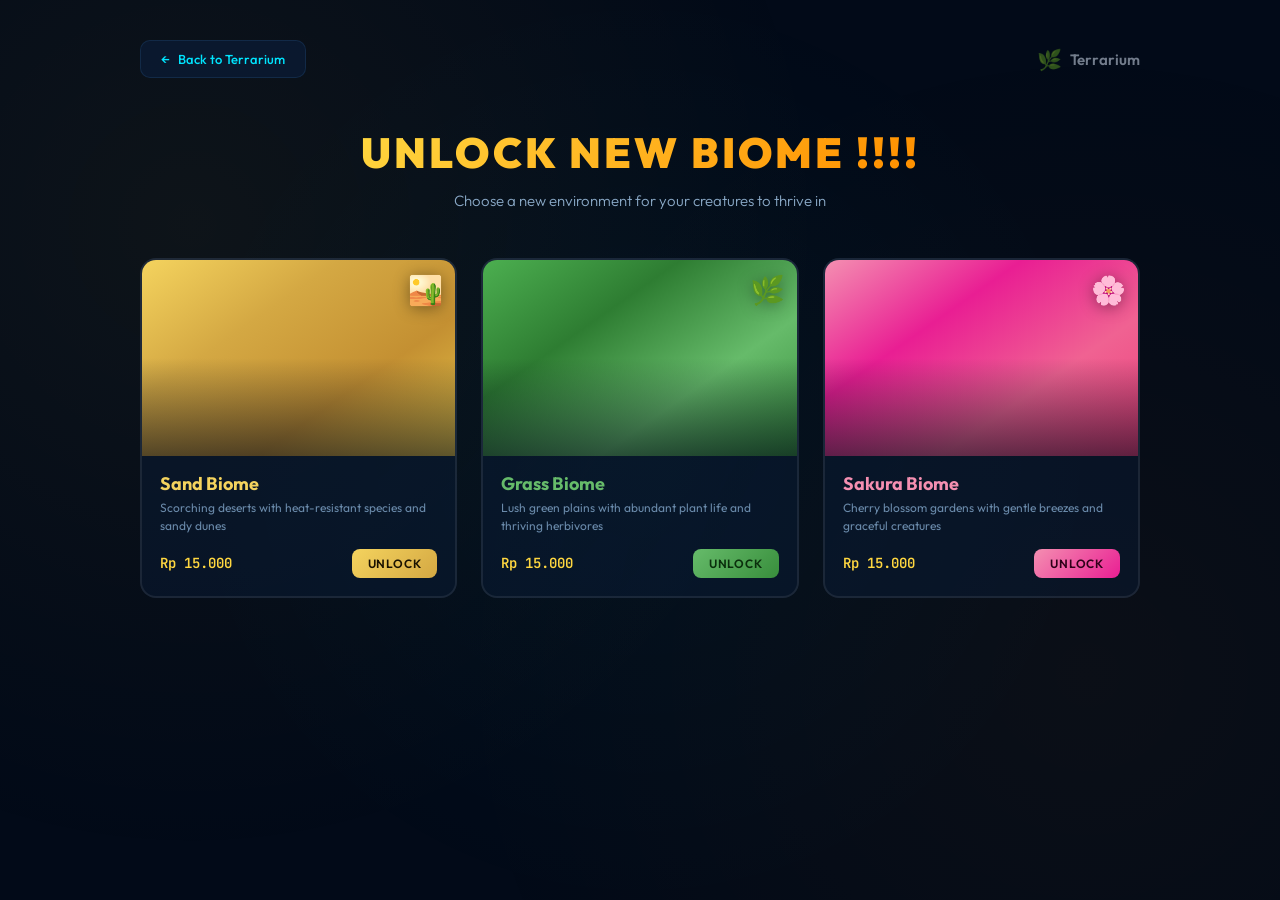
==== marketplace.html @ 03fb3aca "add marketplace button,add biome selection,add pay using mayar integration" ====
<!DOCTYPE html>
<html lang="en">
<head>
    <meta charset="UTF-8">
    <meta name="viewport" content="width=device-width, initial-scale=1.0">
    <meta name="description" content="Terrarium Marketplace — Unlock new biomes for your digital ecosystem.">
    <title>🎰 Terrarium — Marketplace</title>
    <link rel="preconnect" href="https://fonts.googleapis.com">
    <link rel="preconnect" href="https://fonts.gstatic.com" crossorigin>
    <link href="https://fonts.googleapis.com/css2?family=Outfit:wght@300;400;500;600;700;800;900&family=JetBrains+Mono:wght@400;500&display=swap" rel="stylesheet">
    <style>
        *, *::before, *::after {
            margin: 0;
            padding: 0;
            box-sizing: border-box;
        }

        body {
            width: 100%;
            min-height: 100vh;
            display: flex;
            flex-direction: column;
            align-items: center;
            background: #020a18;
            color: #e4f0ff;
            font-family: 'Outfit', -apple-system, BlinkMacSystemFont, sans-serif;
            overflow-x: hidden;
            padding: 40px 24px 60px;
        }

        /* Animated background */
        body::before {
            content: '';
            position: fixed;
            inset: 0;
            background:
                radial-gradient(circle at 15% 25%, rgba(255, 215, 64, 0.05) 0%, transparent 50%),
                radial-gradient(circle at 85% 75%, rgba(255, 152, 0, 0.04) 0%, transparent 50%),
                radial-gradient(circle at 50% 50%, rgba(0, 229, 255, 0.03) 0%, transparent 60%);
            animation: bgPulse 8s ease-in-out infinite;
            z-index: -1;
            pointer-events: none;
        }

        @keyframes bgPulse {
            0%, 100% { opacity: 0.6; }
            50% { opacity: 1; }
        }

        /* Top navigation */
        .top-nav {
            width: 100%;
            max-width: 1000px;
            display: flex;
            align-items: center;
            justify-content: space-between;
            margin-bottom: 48px;
        }

        .back-btn {
            display: inline-flex;
            align-items: center;
            gap: 8px;
            padding: 10px 20px;
            background: rgba(10, 30, 61, 0.6);
            border: 1px solid rgba(80, 160, 255, 0.12);
            border-radius: 10px;
            color: #00e5ff;
            font-family: 'Outfit', sans-serif;
            font-size: 13px;
            font-weight: 500;
            text-decoration: none;
            cursor: pointer;
            transition: all 250ms ease;
        }

        .back-btn:hover {
            background: rgba(15, 40, 80, 0.7);
            border-color: #00e5ff;
            box-shadow: 0 0 16px rgba(0, 229, 255, 0.15);
            transform: translateY(-1px);
        }

        .back-btn .arrow { transition: transform 150ms ease; }
        .back-btn:hover .arrow { transform: translateX(-3px); }

        .nav-logo {
            display: flex;
            align-items: center;
            gap: 8px;
            font-size: 15px;
            font-weight: 600;
            color: rgba(228, 240, 255, 0.5);
        }

        .nav-logo span:first-child { font-size: 20px; }

        /* Page header */
        .page-header {
            text-align: center;
            margin-bottom: 48px;
            animation: fadeInDown 0.5s ease;
        }

        @keyframes fadeInDown {
            from { opacity: 0; transform: translateY(-16px); }
            to { opacity: 1; transform: translateY(0); }
        }

        .page-header h1 {
            font-size: 42px;
            font-weight: 900;
            text-transform: uppercase;
            letter-spacing: 3px;
            background: linear-gradient(135deg, #ffd740, #ff9100, #ffd740);
            background-size: 200% auto;
            -webkit-background-clip: text;
            -webkit-text-fill-color: transparent;
            background-clip: text;
            animation: shimmer 3s ease-in-out infinite;
            margin-bottom: 12px;
        }

        @keyframes shimmer {
            0%, 100% { background-position: 0% center; }
            50% { background-position: 200% center; }
        }

        .page-header p {
            font-size: 15px;
            color: #8baac8;
            font-weight: 300;
        }

        /* Success banner */
        .success-banner {
            width: 100%;
            max-width: 1000px;
            padding: 16px 24px;
            background: rgba(105, 240, 174, 0.08);
            border: 1px solid rgba(105, 240, 174, 0.3);
            border-radius: 12px;
            color: #69f0ae;
            font-size: 14px;
            font-weight: 500;
            text-align: center;
            margin-bottom: 32px;
            animation: fadeInDown 0.5s ease;
            display: none;
        }

        .success-banner.show { display: block; }

        /* Biome grid */
        .biome-grid {
            display: grid;
            grid-template-columns: repeat(3, 1fr);
            gap: 24px;
            width: 100%;
            max-width: 1000px;
            animation: fadeInUp 0.6s ease;
        }

        @keyframes fadeInUp {
            from { opacity: 0; transform: translateY(24px); }
            to { opacity: 1; transform: translateY(0); }
        }

        /* Biome card */
        .biome-card {
            position: relative;
            border-radius: 16px;
            overflow: hidden;
            cursor: pointer;
            transition: all 300ms ease;
            border: 2px solid rgba(255, 255, 255, 0.08);
            background: rgba(10, 30, 61, 0.4);
        }

        .biome-card:hover { transform: translateY(-6px); }
        .biome-card:active { transform: translateY(-2px); }

        /* Biome preview */
        .biome-preview {
            width: 100%;
            aspect-ratio: 16 / 10;
            position: relative;
            overflow: hidden;
        }

        .biome-preview-bg {
            position: absolute;
            inset: 0;
            transition: transform 400ms ease;
        }

        .biome-card:hover .biome-preview-bg { transform: scale(1.08); }

        .biome-preview::after {
            content: '';
            position: absolute;
            inset: 0;
            background: linear-gradient(180deg, transparent 50%, rgba(2, 10, 24, 0.6) 100%);
            z-index: 1;
        }

        .biome-emoji {
            position: absolute;
            top: 12px;
            right: 12px;
            font-size: 28px;
            z-index: 2;
            filter: drop-shadow(0 2px 8px rgba(0,0,0,0.4));
        }

        /* Sand biome */
        .biome-sand .biome-preview-bg {
            background: linear-gradient(145deg, #f4d35e, #d4a843, #c49032, #e8c547);
        }
        .biome-sand:hover {
            border-color: rgba(244, 211, 94, 0.4);
            box-shadow: 0 8px 40px rgba(244, 211, 94, 0.15), 0 0 60px rgba(244, 211, 94, 0.06);
        }

        /* Grass biome */
        .biome-grass .biome-preview-bg {
            background: linear-gradient(145deg, #4caf50, #2e7d32, #66bb6a, #388e3c);
        }
        .biome-grass:hover {
            border-color: rgba(76, 175, 80, 0.4);
            box-shadow: 0 8px 40px rgba(76, 175, 80, 0.15), 0 0 60px rgba(76, 175, 80, 0.06);
        }

        /* Sakura biome */
        .biome-sakura .biome-preview-bg {
            background: linear-gradient(145deg, #f48fb1, #e91e93, #f06292, #ec407a);
        }
        .biome-sakura:hover {
            border-color: rgba(244, 143, 177, 0.4);
            box-shadow: 0 8px 40px rgba(244, 143, 177, 0.15), 0 0 60px rgba(244, 143, 177, 0.06);
        }

        /* Biome info */
        .biome-info { padding: 16px 18px 18px; }

        .biome-name {
            font-size: 18px;
            font-weight: 700;
            margin-bottom: 4px;
        }

        .biome-sand .biome-name { color: #f4d35e; }
        .biome-grass .biome-name { color: #66bb6a; }
        .biome-sakura .biome-name { color: #f48fb1; }

        .biome-desc {
            font-size: 12px;
            color: #6a8aaa;
            line-height: 1.5;
            margin-bottom: 14px;
        }

        .biome-price-row {
            display: flex;
            align-items: center;
            justify-content: space-between;
        }

        .biome-price {
            font-family: 'JetBrains Mono', monospace;
            font-size: 14px;
            font-weight: 600;
            color: #ffd740;
        }

        .biome-unlock-btn {
            padding: 7px 16px;
            border: none;
            border-radius: 8px;
            font-family: 'Outfit', sans-serif;
            font-size: 12px;
            font-weight: 600;
            cursor: pointer;
            transition: all 200ms ease;
            text-transform: uppercase;
            letter-spacing: 0.8px;
        }

        .biome-sand .biome-unlock-btn {
            background: linear-gradient(135deg, #f4d35e, #d4a843);
            color: #1a1200;
        }
        .biome-sand .biome-unlock-btn:hover { box-shadow: 0 4px 16px rgba(244, 211, 94, 0.35); }

        .biome-grass .biome-unlock-btn {
            background: linear-gradient(135deg, #66bb6a, #388e3c);
            color: #0a2e0c;
        }
        .biome-grass .biome-unlock-btn:hover { box-shadow: 0 4px 16px rgba(76, 175, 80, 0.35); }

        .biome-sakura .biome-unlock-btn {
            background: linear-gradient(135deg, #f48fb1, #e91e93);
            color: #2e0018;
        }
        .biome-sakura .biome-unlock-btn:hover { box-shadow: 0 4px 16px rgba(244, 143, 177, 0.35); }

        .biome-unlock-btn:active { transform: scale(0.96); }

        /* ===================== */
        /* Payment Modal Overlay */
        /* ===================== */
        .modal-overlay {
            position: fixed;
            inset: 0;
            background: rgba(0, 0, 0, 0.7);
            backdrop-filter: blur(8px);
            -webkit-backdrop-filter: blur(8px);
            z-index: 1000;
            display: flex;
            align-items: center;
            justify-content: center;
            opacity: 0;
            visibility: hidden;
            transition: all 300ms ease;
        }

        .modal-overlay.active {
            opacity: 1;
            visibility: visible;
        }

        .modal {
            width: 100%;
            max-width: 420px;
            background: #0a1e3d;
            border: 1px solid rgba(80, 160, 255, 0.15);
            border-radius: 20px;
            padding: 32px;
            box-shadow: 0 24px 80px rgba(0, 0, 0, 0.6);
            transform: translateY(20px) scale(0.95);
            transition: all 300ms ease;
        }

        .modal-overlay.active .modal {
            transform: translateY(0) scale(1);
        }

        .modal-header {
            display: flex;
            align-items: center;
            justify-content: space-between;
            margin-bottom: 24px;
        }

        .modal-title {
            font-size: 20px;
            font-weight: 700;
            color: #e4f0ff;
        }

        .modal-close {
            width: 32px;
            height: 32px;
            display: flex;
            align-items: center;
            justify-content: center;
            background: none;
            border: 1px solid rgba(255, 255, 255, 0.1);
            border-radius: 8px;
            color: #8baac8;
            font-size: 18px;
            cursor: pointer;
            transition: all 150ms ease;
        }

        .modal-close:hover {
            color: #ff5252;
            border-color: rgba(255, 82, 82, 0.3);
        }

        /* Biome preview in modal */
        .modal-biome-preview {
            display: flex;
            align-items: center;
            gap: 16px;
            padding: 16px;
            background: rgba(255, 255, 255, 0.03);
            border: 1px solid rgba(255, 255, 255, 0.06);
            border-radius: 12px;
            margin-bottom: 24px;
        }

        .modal-biome-icon {
            font-size: 40px;
            flex-shrink: 0;
        }

        .modal-biome-info { flex: 1; }

        .modal-biome-name {
            font-size: 16px;
            font-weight: 600;
            color: #e4f0ff;
            margin-bottom: 2px;
        }

        .modal-biome-price {
            font-family: 'JetBrains Mono', monospace;
            font-size: 18px;
            font-weight: 700;
            color: #ffd740;
        }

        /* Form */
        .modal-form { display: flex; flex-direction: column; gap: 16px; }

        .form-group { display: flex; flex-direction: column; gap: 6px; }

        .form-label {
            font-size: 12px;
            font-weight: 500;
            color: #8baac8;
            text-transform: uppercase;
            letter-spacing: 0.8px;
        }

        .form-input {
            width: 100%;
            padding: 12px 16px;
            background: rgba(2, 10, 24, 0.8);
            border: 1px solid rgba(80, 160, 255, 0.15);
            border-radius: 10px;
            color: #e4f0ff;
            font-family: 'Outfit', sans-serif;
            font-size: 14px;
            outline: none;
            transition: all 200ms ease;
        }

        .form-input:focus {
            border-color: #00e5ff;
            box-shadow: 0 0 12px rgba(0, 229, 255, 0.12);
        }

        .form-input::placeholder { color: #4a6a8a; }

        .pay-btn {
            width: 100%;
            padding: 14px;
            border: none;
            border-radius: 12px;
            background: linear-gradient(135deg, #ffd740, #ff9100);
            color: #1a0e00;
            font-family: 'Outfit', sans-serif;
            font-size: 15px;
            font-weight: 700;
            cursor: pointer;
            transition: all 250ms ease;
            text-transform: uppercase;
            letter-spacing: 1px;
            position: relative;
            overflow: hidden;
        }

        .pay-btn:hover {
            box-shadow: 0 6px 24px rgba(255, 215, 64, 0.3);
            transform: translateY(-2px);
        }

        .pay-btn:active { transform: translateY(0); }

        .pay-btn:disabled {
            opacity: 0.6;
            cursor: not-allowed;
            transform: none;
            box-shadow: none;
        }

        .pay-btn .spinner {
            display: none;
            width: 18px;
            height: 18px;
            border: 2px solid rgba(26, 14, 0, 0.3);
            border-top-color: #1a0e00;
            border-radius: 50%;
            animation: spin 0.6s linear infinite;
            margin: 0 auto;
        }

        .pay-btn.loading .btn-text { display: none; }
        .pay-btn.loading .spinner { display: inline-block; }

        @keyframes spin {
            to { transform: rotate(360deg); }
        }

        .modal-footer {
            margin-top: 16px;
            display: flex;
            align-items: center;
            justify-content: center;
            gap: 6px;
            font-size: 11px;
            color: #4a6a8a;
        }

        .modal-footer img {
            height: 14px;
            opacity: 0.6;
        }

        .mayar-badge {
            display: inline-flex;
            align-items: center;
            gap: 4px;
            padding: 3px 8px;
            background: rgba(255, 255, 255, 0.05);
            border-radius: 4px;
            font-weight: 500;
            color: #8baac8;
        }

        /* Error message */
        .error-msg {
            padding: 10px 14px;
            background: rgba(255, 82, 82, 0.08);
            border: 1px solid rgba(255, 82, 82, 0.2);
            border-radius: 8px;
            color: #ff5252;
            font-size: 12px;
            display: none;
        }

        .error-msg.show { display: block; }

        /* Responsive */
        @media (max-width: 768px) {
            .biome-grid {
                grid-template-columns: 1fr;
                max-width: 400px;
            }
            .page-header h1 {
                font-size: 28px;
                letter-spacing: 1.5px;
            }
            .modal { margin: 16px; padding: 24px; }
        }

        @media (max-width: 480px) {
            body { padding: 24px 16px 40px; }
            .page-header h1 { font-size: 22px; }
            .top-nav { margin-bottom: 32px; }
        }
    </style>
</head>
<body>

    <!-- Top Navigation -->
    <nav class="top-nav">
        <a href="index.html" class="back-btn">
            <span class="arrow">←</span>
            Back to Terrarium
        </a>
        <div class="nav-logo">
            <span>🌿</span>
            <span>Terrarium</span>
        </div>
    </nav>

    <!-- Success Banner (shown after payment) -->
    <div class="success-banner" id="success-banner">
        ✅ Payment successful! Your biome is being unlocked...
    </div>

    <!-- Page Header -->
    <div class="page-header">
        <h1>Unlock New Biome !!!!</h1>
        <p>Choose a new environment for your creatures to thrive in</p>
    </div>

    <!-- Biome Selection Grid -->
    <div class="biome-grid">

        <!-- Sand Biome -->
        <div class="biome-card biome-sand" id="biome-sand">
            <div class="biome-preview">
                <div class="biome-preview-bg"></div>
                <span class="biome-emoji">🏜️</span>
            </div>
            <div class="biome-info">
                <div class="biome-name">Sand Biome</div>
                <div class="biome-desc">Scorching deserts with heat-resistant species and sandy dunes</div>
                <div class="biome-price-row">
                    <span class="biome-price">Rp 15.000</span>
                    <button class="biome-unlock-btn" data-biome="sand" data-name="Sand Biome" data-price="15000" data-emoji="🏜️">Unlock</button>
                </div>
            </div>
        </div>

        <!-- Grass Biome -->
        <div class="biome-card biome-grass" id="biome-grass">
            <div class="biome-preview">
                <div class="biome-preview-bg"></div>
                <span class="biome-emoji">🌿</span>
            </div>
            <div class="biome-info">
                <div class="biome-name">Grass Biome</div>
                <div class="biome-desc">Lush green plains with abundant plant life and thriving herbivores</div>
                <div class="biome-price-row">
                    <span class="biome-price">Rp 15.000</span>
                    <button class="biome-unlock-btn" data-biome="grass" data-name="Grass Biome" data-price="15000" data-emoji="🌿">Unlock</button>
                </div>
            </div>
        </div>

        <!-- Sakura Biome -->
        <div class="biome-card biome-sakura" id="biome-sakura">
            <div class="biome-preview">
                <div class="biome-preview-bg"></div>
                <span class="biome-emoji">🌸</span>
            </div>
            <div class="biome-info">
                <div class="biome-name">Sakura Biome</div>
                <div class="biome-desc">Cherry blossom gardens with gentle breezes and graceful creatures</div>
                <div class="biome-price-row">
                    <span class="biome-price">Rp 15.000</span>
                    <button class="biome-unlock-btn" data-biome="sakura" data-name="Sakura Biome" data-price="15000" data-emoji="🌸">Unlock</button>
                </div>
            </div>
        </div>

    </div>

    <!-- Payment Modal -->
    <div class="modal-overlay" id="payment-modal">
        <div class="modal">
            <div class="modal-header">
                <h2 class="modal-title">Unlock Biome</h2>
                <button class="modal-close" id="modal-close">&times;</button>
            </div>

            <!-- Biome Preview -->
            <div class="modal-biome-preview">
                <span class="modal-biome-icon" id="modal-biome-icon">🏜️</span>
                <div class="modal-biome-info">
                    <div class="modal-biome-name" id="modal-biome-name">Sand Biome</div>
                    <div class="modal-biome-price" id="modal-biome-price">Rp 15.000</div>
                </div>
            </div>

            <!-- Payment Form -->
            <form class="modal-form" id="payment-form">
                <div class="form-group">
                    <label class="form-label" for="email-input">Email Address</label>
                    <input type="email" class="form-input" id="email-input" placeholder="you@example.com" required>
                </div>

                <div class="form-group">
                    <label class="form-label" for="phone-input">Phone Number</label>
                    <input type="tel" class="form-input" id="phone-input" placeholder="08123456789" required minlength="10">
                </div>

                <div class="error-msg" id="error-msg"></div>

                <button type="submit" class="pay-btn" id="pay-btn">
                    <span class="btn-text">💳 Pay with Mayar</span>
                    <span class="spinner"></span>
                </button>
            </form>

            <div class="modal-footer">
                🔒 Secure payment powered by <span class="mayar-badge">Mayar</span>
            </div>
        </div>
    </div>

    <!-- JavaScript -->
    <script type="module">
        import { createBiomePayment } from './js/mayar.js';

        // --- DOM Elements ---
        const modal = document.getElementById('payment-modal');
        const modalClose = document.getElementById('modal-close');
        const paymentForm = document.getElementById('payment-form');
        const payBtn = document.getElementById('pay-btn');
        const emailInput = document.getElementById('email-input');
        const phoneInput = document.getElementById('phone-input');
        const errorMsg = document.getElementById('error-msg');
        const successBanner = document.getElementById('success-banner');

        // Modal biome display
        const modalBiomeIcon = document.getElementById('modal-biome-icon');
        const modalBiomeName = document.getElementById('modal-biome-name');
        const modalBiomePrice = document.getElementById('modal-biome-price');

        // Current selected biome for payment
        let selectedBiome = null;

        // --- Check for payment success redirect ---
        const urlParams = new URLSearchParams(window.location.search);
        if (urlParams.get('payment') === 'success') {
            successBanner.classList.add('show');
            const biomeKey = urlParams.get('biome');
            if (biomeKey) {
                // Store unlocked biome in localStorage
                const unlocked = JSON.parse(localStorage.getItem('terrarium_unlocked_biomes') || '[]');
                if (!unlocked.includes(biomeKey)) {
                    unlocked.push(biomeKey);
                    localStorage.setItem('terrarium_unlocked_biomes', JSON.stringify(unlocked));
                }
            }
            // Clean URL
            window.history.replaceState({}, '', 'marketplace.html');
        }

        // --- Open payment modal ---
        document.querySelectorAll('.biome-unlock-btn').forEach(btn => {
            btn.addEventListener('click', (e) => {
                e.stopPropagation();
                selectedBiome = btn.dataset.biome;

                // Update modal content
                modalBiomeIcon.textContent = btn.dataset.emoji;
                modalBiomeName.textContent = btn.dataset.name;
                modalBiomePrice.textContent = `Rp ${Number(btn.dataset.price).toLocaleString('id-ID')}`;

                // Reset form
                emailInput.value = '';
                phoneInput.value = '';
                errorMsg.classList.remove('show');
                payBtn.classList.remove('loading');
                payBtn.disabled = false;

                // Show modal
                modal.classList.add('active');
                setTimeout(() => emailInput.focus(), 300);
            });
        });

        // --- Close modal ---
        function closeModal() {
            modal.classList.remove('active');
            selectedBiome = null;
        }

        modalClose.addEventListener('click', closeModal);
        modal.addEventListener('click', (e) => {
            if (e.target === modal) closeModal();
        });
        window.addEventListener('keydown', (e) => {
            if (e.key === 'Escape') closeModal();
        });

        // --- Payment form submission ---
        paymentForm.addEventListener('submit', async (e) => {
            e.preventDefault();

            const email = emailInput.value.trim();
            const mobile = phoneInput.value.trim();
            if (!email || !mobile || !selectedBiome) return;

            if (mobile.length < 10) {
                showError('Phone number must be at least 10 digits.');
                return;
            }

            // Show loading state
            payBtn.classList.add('loading');
            payBtn.disabled = true;
            errorMsg.classList.remove('show');

            try {
                const result = await createBiomePayment(selectedBiome, email, mobile);

                if (result && result.data && result.data.link) {
                    // Redirect to Mayar payment page
                    window.location.href = result.data.link;
                } else if (result && result.data && result.data.paymentUrl) {
                    window.location.href = result.data.paymentUrl;
                } else if (result && result.statusCode === 200 && result.data) {
                    // Try to find payment URL in response
                    const payUrl = result.data.link || result.data.paymentUrl || result.data.url;
                    if (payUrl) {
                        window.location.href = payUrl;
                    } else {
                        showError('Payment link received. Check console for details.');
                        console.log('Mayar full response:', JSON.stringify(result, null, 2));
                    }
                } else {
                    const errMessage = result?.message || result?.error || 'Failed to create payment. Please try again.';
                    showError(errMessage);
                    console.log('Mayar full response:', JSON.stringify(result, null, 2));
                }
            } catch (err) {
                showError('Network error. Please check your connection and try again.');
                console.error('Payment error:', err);
            } finally {
                payBtn.classList.remove('loading');
                payBtn.disabled = false;
            }
        });

        function showError(msg) {
            errorMsg.textContent = msg;
            errorMsg.classList.add('show');
        }
    </script>

</body>
</html>
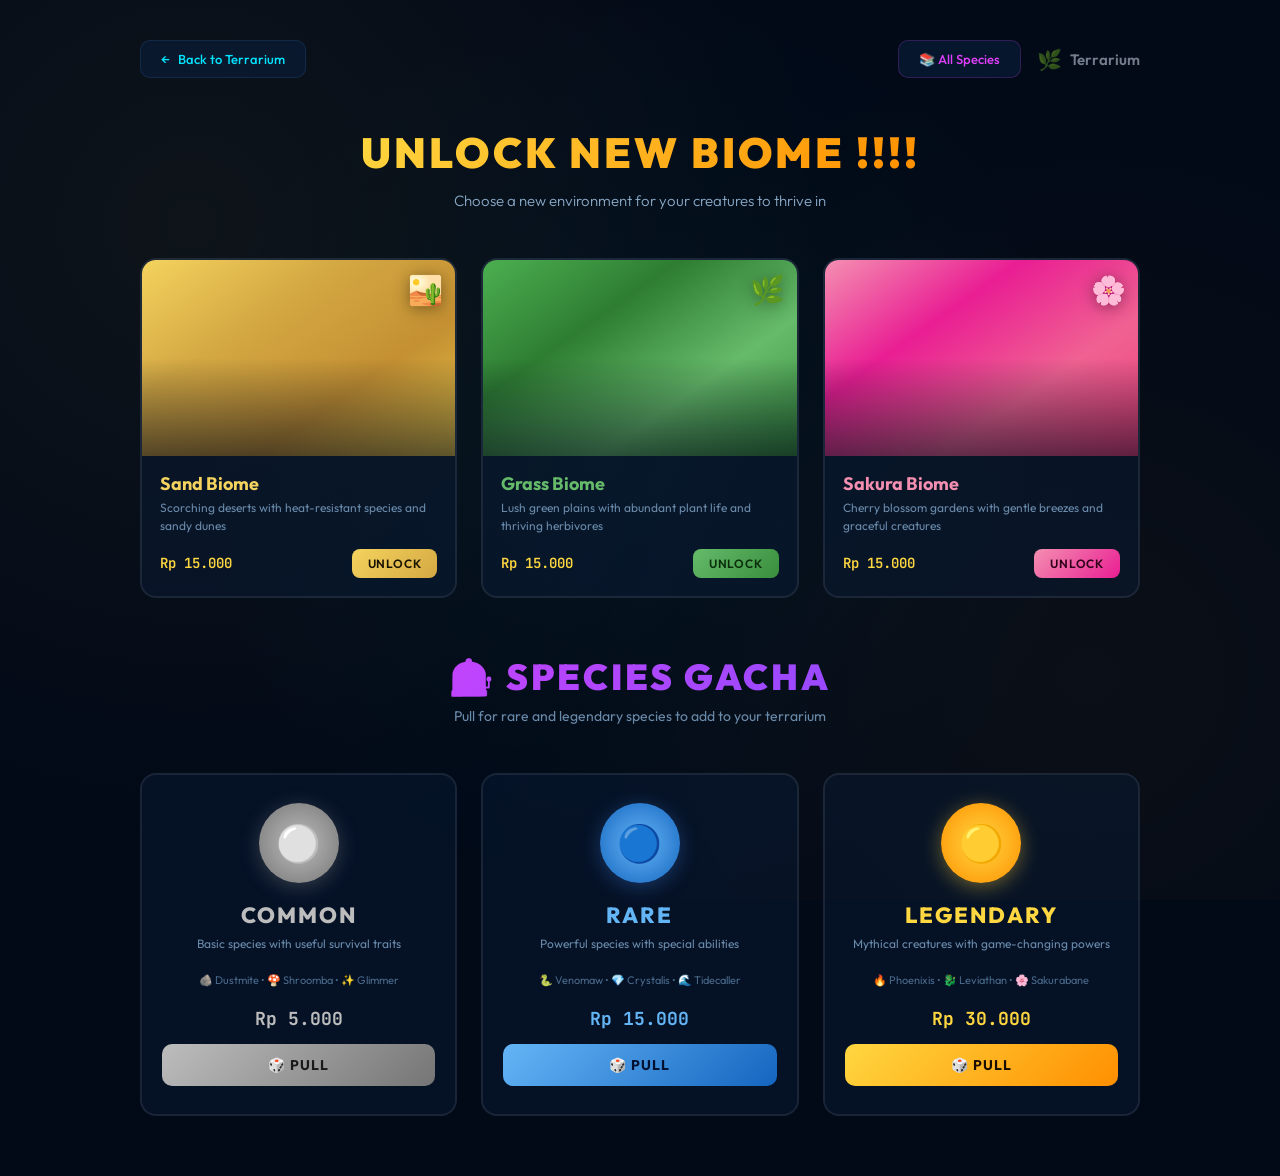
==== commit 31cc7a3c: "feat: add gacha system, collection page, and Mayar payment integration" ====
--- a/marketplace.html
+++ b/marketplace.html
@@ -533,13 +533,277 @@
 
         .error-msg.show { display: block; }
 
+        /* ===================== */
+        /* Gacha Section         */
+        /* ===================== */
+        .section-divider {
+            width: 100%;
+            max-width: 1000px;
+            margin: 56px 0 48px;
+            text-align: center;
+        }
+
+        .section-divider h2 {
+            font-size: 36px;
+            font-weight: 900;
+            text-transform: uppercase;
+            letter-spacing: 3px;
+            background: linear-gradient(135deg, #e040fb, #7c4dff, #e040fb);
+            background-size: 200% auto;
+            -webkit-background-clip: text;
+            -webkit-text-fill-color: transparent;
+            background-clip: text;
+            animation: shimmer 3s ease-in-out infinite;
+            margin-bottom: 8px;
+        }
+
+        .section-divider p {
+            font-size: 14px;
+            color: #6a8aaa;
+        }
+
+        .gacha-grid {
+            display: grid;
+            grid-template-columns: repeat(3, 1fr);
+            gap: 24px;
+            width: 100%;
+            max-width: 1000px;
+            animation: fadeInUp 0.7s ease;
+        }
+
+        .gacha-card {
+            position: relative;
+            border-radius: 16px;
+            overflow: hidden;
+            cursor: pointer;
+            transition: all 300ms ease;
+            border: 2px solid rgba(255, 255, 255, 0.08);
+            background: rgba(10, 30, 61, 0.4);
+            text-align: center;
+            padding: 28px 20px;
+        }
+
+        .gacha-card:hover { transform: translateY(-6px); }
+
+        .gacha-card .gacha-orb {
+            width: 80px;
+            height: 80px;
+            border-radius: 50%;
+            margin: 0 auto 18px;
+            display: flex;
+            align-items: center;
+            justify-content: center;
+            font-size: 36px;
+            position: relative;
+            transition: transform 300ms ease;
+        }
+
+        .gacha-card:hover .gacha-orb { transform: scale(1.1) rotate(5deg); }
+
+        .gacha-card .gacha-tier-name {
+            font-size: 22px;
+            font-weight: 800;
+            text-transform: uppercase;
+            letter-spacing: 2px;
+            margin-bottom: 6px;
+        }
+
+        .gacha-card .gacha-tier-desc {
+            font-size: 12px;
+            color: #6a8aaa;
+            margin-bottom: 16px;
+            line-height: 1.5;
+        }
+
+        .gacha-card .gacha-species-list {
+            font-size: 11px;
+            color: #4a6a8a;
+            margin-bottom: 16px;
+            line-height: 2;
+        }
+
+        .gacha-card .gacha-price {
+            font-family: 'JetBrains Mono', monospace;
+            font-size: 18px;
+            font-weight: 700;
+            margin-bottom: 14px;
+        }
+
+        .gacha-pull-btn {
+            width: 100%;
+            padding: 12px;
+            border: none;
+            border-radius: 10px;
+            font-family: 'Outfit', sans-serif;
+            font-size: 14px;
+            font-weight: 700;
+            cursor: pointer;
+            transition: all 200ms ease;
+            text-transform: uppercase;
+            letter-spacing: 1px;
+        }
+
+        .gacha-pull-btn:hover { transform: translateY(-2px); }
+        .gacha-pull-btn:active { transform: translateY(0); }
+
+        /* Common tier */
+        .gacha-common .gacha-orb {
+            background: radial-gradient(circle, #bdbdbd, #757575);
+            box-shadow: 0 4px 20px rgba(158, 158, 158, 0.3);
+        }
+        .gacha-common:hover {
+            border-color: rgba(158, 158, 158, 0.4);
+            box-shadow: 0 8px 40px rgba(158, 158, 158, 0.12);
+        }
+        .gacha-common .gacha-tier-name { color: #bdbdbd; }
+        .gacha-common .gacha-price { color: #bdbdbd; }
+        .gacha-common .gacha-pull-btn {
+            background: linear-gradient(135deg, #bdbdbd, #757575);
+            color: #1a1a1a;
+        }
+        .gacha-common .gacha-pull-btn:hover { box-shadow: 0 4px 16px rgba(158, 158, 158, 0.35); }
+
+        /* Rare tier */
+        .gacha-rare .gacha-orb {
+            background: radial-gradient(circle, #64b5f6, #1565c0);
+            box-shadow: 0 4px 20px rgba(68, 138, 255, 0.3);
+        }
+        .gacha-rare:hover {
+            border-color: rgba(68, 138, 255, 0.4);
+            box-shadow: 0 8px 40px rgba(68, 138, 255, 0.12);
+        }
+        .gacha-rare .gacha-tier-name { color: #64b5f6; }
+        .gacha-rare .gacha-price { color: #64b5f6; }
+        .gacha-rare .gacha-pull-btn {
+            background: linear-gradient(135deg, #64b5f6, #1565c0);
+            color: #001030;
+        }
+        .gacha-rare .gacha-pull-btn:hover { box-shadow: 0 4px 16px rgba(68, 138, 255, 0.35); }
+
+        /* Legendary tier */
+        .gacha-legendary .gacha-orb {
+            background: radial-gradient(circle, #ffd740, #ff8f00);
+            box-shadow: 0 4px 20px rgba(255, 215, 64, 0.4);
+            animation: legendaryPulse 2s ease-in-out infinite;
+        }
+        @keyframes legendaryPulse {
+            0%, 100% { box-shadow: 0 4px 20px rgba(255, 215, 64, 0.4); }
+            50% { box-shadow: 0 4px 30px rgba(255, 215, 64, 0.7), 0 0 60px rgba(255, 215, 64, 0.2); }
+        }
+        .gacha-legendary:hover {
+            border-color: rgba(255, 215, 64, 0.5);
+            box-shadow: 0 8px 40px rgba(255, 215, 64, 0.15);
+        }
+        .gacha-legendary .gacha-tier-name { color: #ffd740; }
+        .gacha-legendary .gacha-price { color: #ffd740; }
+        .gacha-legendary .gacha-pull-btn {
+            background: linear-gradient(135deg, #ffd740, #ff8f00);
+            color: #1a0e00;
+        }
+        .gacha-legendary .gacha-pull-btn:hover { box-shadow: 0 4px 16px rgba(255, 215, 64, 0.45); }
+
+        /* ===================== */
+        /* Gacha Reveal Modal    */
+        /* ===================== */
+        .reveal-overlay {
+            position: fixed;
+            inset: 0;
+            background: rgba(0, 0, 0, 0.85);
+            z-index: 2000;
+            display: flex;
+            align-items: center;
+            justify-content: center;
+            opacity: 0;
+            visibility: hidden;
+            transition: all 400ms ease;
+        }
+
+        .reveal-overlay.active {
+            opacity: 1;
+            visibility: visible;
+        }
+
+        .reveal-card {
+            text-align: center;
+            transform: scale(0.3) rotateY(180deg);
+            transition: transform 800ms cubic-bezier(0.175, 0.885, 0.32, 1.275);
+        }
+
+        .reveal-overlay.active .reveal-card {
+            transform: scale(1) rotateY(0deg);
+        }
+
+        .reveal-emoji {
+            font-size: 100px;
+            display: block;
+            margin-bottom: 16px;
+            filter: drop-shadow(0 4px 20px rgba(0,0,0,0.5));
+            animation: revealBounce 0.5s ease 0.8s both;
+        }
+
+        @keyframes revealBounce {
+            0% { transform: scale(0.5); }
+            60% { transform: scale(1.2); }
+            100% { transform: scale(1); }
+        }
+
+        .reveal-tier-badge {
+            display: inline-block;
+            padding: 4px 16px;
+            border-radius: 20px;
+            font-size: 11px;
+            font-weight: 700;
+            text-transform: uppercase;
+            letter-spacing: 1.5px;
+            margin-bottom: 12px;
+        }
+
+        .reveal-tier-badge.common { background: #757575; color: #fff; }
+        .reveal-tier-badge.rare { background: #1565c0; color: #fff; }
+        .reveal-tier-badge.legendary { background: linear-gradient(135deg, #ffd740, #ff8f00); color: #1a0e00; }
+
+        .reveal-name {
+            font-size: 32px;
+            font-weight: 800;
+            color: #e4f0ff;
+            margin-bottom: 8px;
+        }
+
+        .reveal-desc {
+            font-size: 14px;
+            color: #8baac8;
+            max-width: 320px;
+            margin: 0 auto 24px;
+            line-height: 1.6;
+        }
+
+        .reveal-close-btn {
+            padding: 12px 32px;
+            border: none;
+            border-radius: 10px;
+            background: linear-gradient(135deg, #00e5ff, #0091ea);
+            color: #001830;
+            font-family: 'Outfit', sans-serif;
+            font-size: 14px;
+            font-weight: 700;
+            cursor: pointer;
+            transition: all 200ms ease;
+            text-transform: uppercase;
+            letter-spacing: 1px;
+        }
+
+        .reveal-close-btn:hover {
+            box-shadow: 0 4px 20px rgba(0, 229, 255, 0.3);
+            transform: translateY(-2px);
+        }
+
         /* Responsive */
         @media (max-width: 768px) {
-            .biome-grid {
+            .biome-grid, .gacha-grid {
                 grid-template-columns: 1fr;
                 max-width: 400px;
             }
-            .page-header h1 {
+            .page-header h1, .section-divider h2 {
                 font-size: 28px;
                 letter-spacing: 1.5px;
             }
@@ -549,6 +813,7 @@
         @media (max-width: 480px) {
             body { padding: 24px 16px 40px; }
             .page-header h1 { font-size: 22px; }
+            .section-divider h2 { font-size: 22px; }
             .top-nav { margin-bottom: 32px; }
         }
     </style>
@@ -561,9 +826,14 @@
             <span class="arrow">←</span>
             Back to Terrarium
         </a>
-        <div class="nav-logo">
-            <span>🌿</span>
-            <span>Terrarium</span>
+        <div style="display:flex; align-items:center; gap:16px;">
+            <a href="collection.html" class="back-btn" style="color:#e040fb; border-color:rgba(224,64,251,0.2);">
+                📚 All Species
+            </a>
+            <div class="nav-logo">
+                <span>🌿</span>
+                <span>Terrarium</span>
+            </div>
         </div>
     </nav>
 
@@ -631,6 +901,65 @@
 
     </div>
 
+    <!-- =================== -->
+    <!-- GACHA SECTION        -->
+    <!-- =================== -->
+    <div class="section-divider">
+        <h2>🎰 Species Gacha</h2>
+        <p>Pull for rare and legendary species to add to your terrarium</p>
+    </div>
+
+    <div class="gacha-grid">
+
+        <!-- Common Tier -->
+        <div class="gacha-card gacha-common">
+            <div class="gacha-orb">⚪</div>
+            <div class="gacha-tier-name">Common</div>
+            <div class="gacha-tier-desc">Basic species with useful survival traits</div>
+            <div class="gacha-species-list">
+                🪨 Dustmite &bull; 🍄 Shroomba &bull; ✨ Glimmer
+            </div>
+            <div class="gacha-price">Rp 5.000</div>
+            <button class="gacha-pull-btn" data-tier="common" data-name="Common" data-price="5000">🎲 Pull</button>
+        </div>
+
+        <!-- Rare Tier -->
+        <div class="gacha-card gacha-rare">
+            <div class="gacha-orb">🔵</div>
+            <div class="gacha-tier-name">Rare</div>
+            <div class="gacha-tier-desc">Powerful species with special abilities</div>
+            <div class="gacha-species-list">
+                🐍 Venomaw &bull; 💎 Crystalis &bull; 🌊 Tidecaller
+            </div>
+            <div class="gacha-price">Rp 15.000</div>
+            <button class="gacha-pull-btn" data-tier="rare" data-name="Rare" data-price="15000">🎲 Pull</button>
+        </div>
+
+        <!-- Legendary Tier -->
+        <div class="gacha-card gacha-legendary">
+            <div class="gacha-orb">🟡</div>
+            <div class="gacha-tier-name">Legendary</div>
+            <div class="gacha-tier-desc">Mythical creatures with game-changing powers</div>
+            <div class="gacha-species-list">
+                🔥 Phoenixis &bull; 🐉 Leviathan &bull; 🌸 Sakurabane
+            </div>
+            <div class="gacha-price">Rp 30.000</div>
+            <button class="gacha-pull-btn" data-tier="legendary" data-name="Legendary" data-price="30000">🎲 Pull</button>
+        </div>
+
+    </div>
+
+    <!-- Gacha Reveal Modal -->
+    <div class="reveal-overlay" id="reveal-overlay">
+        <div class="reveal-card">
+            <span class="reveal-emoji" id="reveal-emoji">🔥</span>
+            <span class="reveal-tier-badge" id="reveal-tier-badge">Legendary</span>
+            <div class="reveal-name" id="reveal-name">Phoenixis</div>
+            <div class="reveal-desc" id="reveal-desc">Revives once after death — the immortal predator</div>
+            <button class="reveal-close-btn" id="reveal-close">Awesome! 🎉</button>
+        </div>
+    </div>
+
     <!-- Payment Modal -->
     <div class="modal-overlay" id="payment-modal">
         <div class="modal">
@@ -676,7 +1005,8 @@
 
     <!-- JavaScript -->
     <script type="module">
-        import { createBiomePayment } from './js/mayar.js';
+        import { createBiomePayment, createGachaPayment } from './js/mayar.js';
+        import { gachaPull, addToCollection, GACHA_SPECIES } from './js/gacha.js';
 
         // --- DOM Elements ---
         const modal = document.getElementById('payment-modal');
@@ -688,59 +1018,111 @@
         const errorMsg = document.getElementById('error-msg');
         const successBanner = document.getElementById('success-banner');
 
-        // Modal biome display
+        // Modal display elements
         const modalBiomeIcon = document.getElementById('modal-biome-icon');
         const modalBiomeName = document.getElementById('modal-biome-name');
         const modalBiomePrice = document.getElementById('modal-biome-price');
-
-        // Current selected biome for payment
-        let selectedBiome = null;
+        const modalTitle = document.querySelector('.modal-title');
+
+        // Reveal elements
+        const revealOverlay = document.getElementById('reveal-overlay');
+        const revealEmoji = document.getElementById('reveal-emoji');
+        const revealTierBadge = document.getElementById('reveal-tier-badge');
+        const revealName = document.getElementById('reveal-name');
+        const revealDesc = document.getElementById('reveal-desc');
+        const revealClose = document.getElementById('reveal-close');
+
+        // Current payment context
+        let paymentContext = { type: null, key: null };
 
         // --- Check for payment success redirect ---
         const urlParams = new URLSearchParams(window.location.search);
-        if (urlParams.get('payment') === 'success') {
-            successBanner.classList.add('show');
+        const pendingGacha = localStorage.getItem('terrarium_pending_gacha');
+
+        // Check URL params OR localStorage for pending gacha
+        if (urlParams.get('payment') === 'success' || pendingGacha) {
             const biomeKey = urlParams.get('biome');
+            const gachaTier = urlParams.get('gacha') || pendingGacha;
+
             if (biomeKey) {
-                // Store unlocked biome in localStorage
+                successBanner.textContent = '✅ Payment successful! Your biome is being unlocked...';
+                successBanner.classList.add('show');
                 const unlocked = JSON.parse(localStorage.getItem('terrarium_unlocked_biomes') || '[]');
                 if (!unlocked.includes(biomeKey)) {
                     unlocked.push(biomeKey);
                     localStorage.setItem('terrarium_unlocked_biomes', JSON.stringify(unlocked));
                 }
             }
-            // Clean URL
+
+            if (gachaTier) {
+                // Clear the pending gacha
+                localStorage.removeItem('terrarium_pending_gacha');
+                // Perform the gacha pull!
+                const species = gachaPull(gachaTier);
+                if (species) {
+                    addToCollection(species.id);
+                    // Show reveal animation
+                    setTimeout(() => showReveal(species), 500);
+                }
+            }
+
             window.history.replaceState({}, '', 'marketplace.html');
         }
 
-        // --- Open payment modal ---
+        // --- Reveal animation ---
+        function showReveal(species) {
+            revealEmoji.textContent = species.emoji;
+            revealName.textContent = species.name;
+            revealDesc.textContent = species.description;
+            revealTierBadge.textContent = species.tier.toUpperCase();
+            revealTierBadge.className = 'reveal-tier-badge ' + species.tier;
+            revealOverlay.classList.add('active');
+        }
+
+        revealClose.addEventListener('click', () => {
+            revealOverlay.classList.remove('active');
+        });
+
+        // --- Open payment modal (biome) ---
         document.querySelectorAll('.biome-unlock-btn').forEach(btn => {
             btn.addEventListener('click', (e) => {
                 e.stopPropagation();
-                selectedBiome = btn.dataset.biome;
-
-                // Update modal content
+                paymentContext = { type: 'biome', key: btn.dataset.biome };
+                modalTitle.textContent = 'Unlock Biome';
                 modalBiomeIcon.textContent = btn.dataset.emoji;
                 modalBiomeName.textContent = btn.dataset.name;
                 modalBiomePrice.textContent = `Rp ${Number(btn.dataset.price).toLocaleString('id-ID')}`;
-
-                // Reset form
-                emailInput.value = '';
-                phoneInput.value = '';
-                errorMsg.classList.remove('show');
-                payBtn.classList.remove('loading');
-                payBtn.disabled = false;
-
-                // Show modal
-                modal.classList.add('active');
-                setTimeout(() => emailInput.focus(), 300);
+                openModal();
             });
         });
+
+        // --- Open payment modal (gacha) ---
+        document.querySelectorAll('.gacha-pull-btn').forEach(btn => {
+            btn.addEventListener('click', (e) => {
+                e.stopPropagation();
+                paymentContext = { type: 'gacha', key: btn.dataset.tier, name: btn.dataset.name, price: Number(btn.dataset.price) };
+                modalTitle.textContent = 'Gacha Pull';
+                modalBiomeIcon.textContent = '🎰';
+                modalBiomeName.textContent = `${btn.dataset.name} Tier Pull`;
+                modalBiomePrice.textContent = `Rp ${Number(btn.dataset.price).toLocaleString('id-ID')}`;
+                openModal();
+            });
+        });
+
+        function openModal() {
+            emailInput.value = '';
+            phoneInput.value = '';
+            errorMsg.classList.remove('show');
+            payBtn.classList.remove('loading');
+            payBtn.disabled = false;
+            modal.classList.add('active');
+            setTimeout(() => emailInput.focus(), 300);
+        }
 
         // --- Close modal ---
         function closeModal() {
             modal.classList.remove('active');
-            selectedBiome = null;
+            paymentContext = { type: null, key: null };
         }
 
         modalClose.addEventListener('click', closeModal);
@@ -757,35 +1139,32 @@
 
             const email = emailInput.value.trim();
             const mobile = phoneInput.value.trim();
-            if (!email || !mobile || !selectedBiome) return;
+            if (!email || !mobile || !paymentContext.type) return;
 
             if (mobile.length < 10) {
                 showError('Phone number must be at least 10 digits.');
                 return;
             }
 
-            // Show loading state
             payBtn.classList.add('loading');
             payBtn.disabled = true;
             errorMsg.classList.remove('show');
 
             try {
-                const result = await createBiomePayment(selectedBiome, email, mobile);
-
-                if (result && result.data && result.data.link) {
-                    // Redirect to Mayar payment page
-                    window.location.href = result.data.link;
-                } else if (result && result.data && result.data.paymentUrl) {
-                    window.location.href = result.data.paymentUrl;
-                } else if (result && result.statusCode === 200 && result.data) {
-                    // Try to find payment URL in response
-                    const payUrl = result.data.link || result.data.paymentUrl || result.data.url;
-                    if (payUrl) {
-                        window.location.href = payUrl;
-                    } else {
-                        showError('Payment link received. Check console for details.');
-                        console.log('Mayar full response:', JSON.stringify(result, null, 2));
+                let result;
+                if (paymentContext.type === 'biome') {
+                    result = await createBiomePayment(paymentContext.key, email, mobile);
+                } else {
+                    result = await createGachaPayment(paymentContext.key, paymentContext.name, paymentContext.price, email, mobile);
+                }
+
+                const payUrl = result?.data?.link || result?.data?.paymentUrl || result?.data?.url;
+                if (payUrl) {
+                    // Save pending gacha to localStorage before redirect
+                    if (paymentContext.type === 'gacha') {
+                        localStorage.setItem('terrarium_pending_gacha', paymentContext.key);
                     }
+                    window.location.href = payUrl;
                 } else {
                     const errMessage = result?.message || result?.error || 'Failed to create payment. Please try again.';
                     showError(errMessage);
